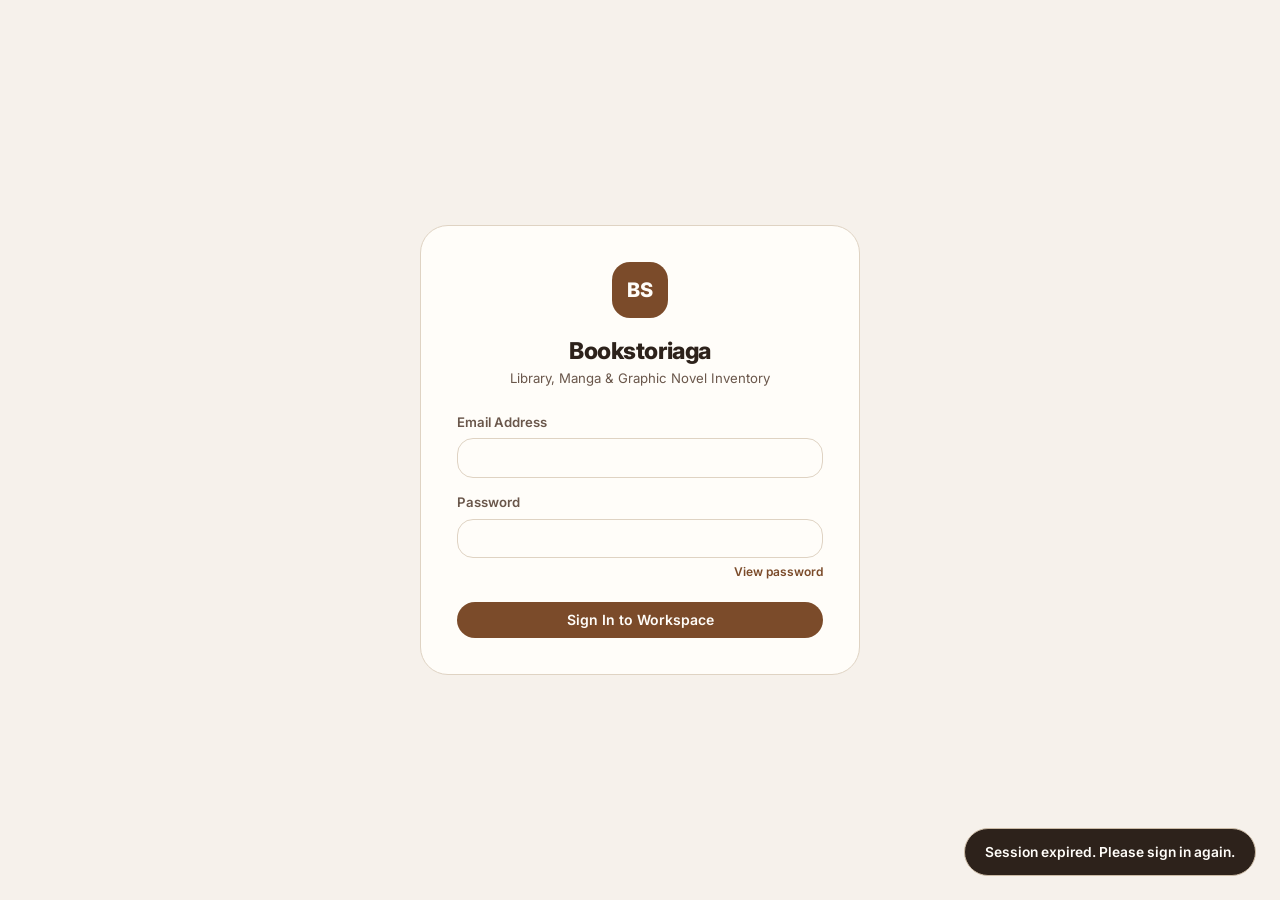
==== workspace.html @ ef83600b "Add files via upload +Added 401 unauthorized failsafe +Added new dashboard graphs (sale & profits, " ====
<!DOCTYPE html>
<html lang="en">
<head>
  <meta charset="UTF-8" />
  <meta name="viewport" content="width=device-width, initial-scale=1.0" />
  <title>Bookstoriaga — Inventory & POS System</title>
  <link rel="preconnect" href="https://fonts.googleapis.com" />
  <link rel="preconnect" href="https://fonts.gstatic.com" crossorigin />
  <link href="https://fonts.googleapis.com/css2?family=Inter:wght@400;500;600;700;800&display=swap" rel="stylesheet" />
  <link rel="stylesheet" href="styles.css" />
</head>
<body>

  <!-- ========================================================================
       LOGGED-IN WORKSPACE SHELL (Protected by PHP Session + 401 Failsafe)
       ======================================================================== -->
  <div id="appShell" class="hidden">
    <!-- Darkening backdrop when notification dropdown is open -->
    <div id="notifBackdrop" class="notif-backdrop hidden"></div>

    <!-- Top Header -->
    <header class="app-header">
      <button
        type="button"
        class="btn btn-secondary btn-icon mobile-nav-toggle"
        id="mobileNavToggle"
        aria-label="Open navigation"
        aria-controls="leftSidebar"
        aria-expanded="false"
        onclick="document.getElementById('appShell').classList.toggle('mobile-nav-open'); this.setAttribute('aria-expanded', document.getElementById('appShell').classList.contains('mobile-nav-open'));"
      >☰</button>
      <div class="header-brand">
        <div class="header-brand-icon">BS</div>
        <div>
          <div class="font-bold" style="font-size: 1.02rem; line-height: 1.2;">Bookstoriaga</div>
          <div class="text-xs text-muted" id="headerUserGreeting">Welcome back</div>
        </div>
      </div>

      <!-- Right Controls: Role Pill + Notification Bell -->
      <div class="flex items-center gap-2">
        <span class="pill pill-accent" id="headerRoleBadge">Owner</span>

        <!-- Notification Bell Icon -->
        <div class="notif-wrapper">
          <button id="notifBellBtn" class="btn btn-secondary btn-icon" title="Low Stock Notifications" aria-label="Low Stock Notifications">
            <img class="header-action-icon" src="assets/icons/Notifications.png" alt="" />
            <span id="notifBadge" class="notif-badge hidden">0</span>
          </button>

          <div id="notifDropdown" class="notif-dropdown hidden">
            <div class="flex justify-between items-center" style="padding: 0.85rem 1.1rem; border-bottom: 1px solid var(--border-color); background: var(--bg-surface-alt);">
              <span class="font-bold text-sm">Low-Stock Alerts</span>
              <span class="pill pill-warning text-xs" id="notifCountLabel">0 alerts</span>
            </div>
            <div id="notifList" class="notif-list-scroll"></div>
          </div>
        </div>
      </div>
    </header>

    <!-- Body Layout with Collapsible Left Sidebar -->
    <div class="app-body-layout">
      <aside
        class="left-sidebar"
        id="leftSidebar"
        onclick="document.getElementById('appShell').classList.remove('mobile-nav-open'); document.getElementById('mobileNavToggle').setAttribute('aria-expanded', 'false');"
      >
        <nav class="flex flex-col gap-1" id="mainNavTabs">
          <button type="button" class="nav-tab" id="sidebarToggleBtn" title="Collapse Navigation">
            <span class="nav-short-badge"><img class="sidebar-icon" id="sidebarToggleIcon" src="assets/icons/Collapse.png" alt="" /></span>
            <span class="nav-label">Collapse Menu</span>
          </button>
          <button class="nav-tab active" data-tab="dashboard" title="Dashboard">
            <span class="nav-short-badge"><img class="sidebar-icon" src="assets/icons/Dashboard.png" alt="" /></span>
            <span class="nav-label">Dashboard</span>
          </button>
          <button class="nav-tab" data-tab="inventory" title="Inventory Management">
            <span class="nav-short-badge"><img class="sidebar-icon" src="assets/icons/Inventory%20Management.png" alt="" /></span>
            <span class="nav-label">Inventory Management</span>
          </button>
          <button class="nav-tab" data-tab="suppliers" title="Supplier Management">
            <span class="nav-short-badge"><img class="sidebar-icon" src="assets/icons/Supplier%20Management.png" alt="" /></span>
            <span class="nav-label">Supplier Management</span>
          </button>
          <button class="nav-tab owner-only" data-tab="users" title="User Management">
            <span class="nav-short-badge"><img class="sidebar-icon" src="assets/icons/User%20Management.png" alt="" /></span>
            <span class="nav-label">User Management</span>
          </button>
          <button class="nav-tab owner-only" data-tab="logs" title="Audit Logs">
            <span class="nav-short-badge"><img class="sidebar-icon" src="assets/icons/Audit%20Log.png" alt="" /></span>
            <span class="nav-label">Audit Logs</span>
          </button>
          <button class="nav-tab" data-tab="settings" title="Settings">
            <span class="nav-short-badge"><img class="sidebar-icon" src="assets/icons/Settings.png" alt="" /></span>
            <span class="nav-label">Settings</span>
          </button>
        </nav>

        <!-- Bottom Sidebar Controls: Book Mode, Dark Mode, Log Out -->
        <div class="sidebar-footer">
          <button type="button" class="nav-tab" id="sidebarBookModeBtn" title="Toggle Book Cover Mode">
            <span class="nav-short-badge"><img class="sidebar-icon" src="assets/icons/Book%20Mode.png" alt="" /></span>
            <span class="nav-label">Book Mode</span>
            <span class="toggle-switch" id="sidebarBookModeSwitch"></span>
          </button>
          <button type="button" class="nav-tab" id="sidebarThemeToggleBtn" title="Toggle Dark Mode">
            <span class="nav-short-badge"><img class="sidebar-icon" id="sidebarThemeIcon" src="assets/icons/Light%20Mode.png" alt="" /></span>
            <span class="nav-label">Dark Mode</span>
            <span class="toggle-switch" id="sidebarThemeSwitch"></span>
          </button>
          <button type="button" class="nav-tab" id="sidebarLogoutBtn" title="Log Out" style="color: var(--status-danger);">
            <span class="nav-short-badge" style="background: var(--status-danger-bg); color: var(--status-danger);"><img class="sidebar-icon" src="assets/icons/Log%20Out.png" alt="" /></span>
            <span class="nav-label">Log Out</span>
          </button>
        </div>
      </aside>
      <button
        type="button"
        class="mobile-nav-backdrop"
        id="mobileNavBackdrop"
        aria-label="Close navigation"
        onclick="document.getElementById('appShell').classList.remove('mobile-nav-open'); document.getElementById('mobileNavToggle').setAttribute('aria-expanded', 'false');"
      ></button>

      <!-- Main Workspace -->
      <main class="main-content">

        <!-- ====================================================================
             MODULE 3: DASHBOARD
             ==================================================================== -->
        <section id="tab-dashboard" class="tab-section">
          <div class="flex justify-between items-center" style="margin-bottom: 1.25rem; flex-wrap: wrap; gap: 0.75rem;">
            <div>
              <h2 style="font-size: 1.35rem; font-weight: 800;">Shop Overview</h2>
              <p class="text-sm text-secondary">Real-time manga, graphic novel, and bookshop performance</p>
            </div>
            <button class="btn btn-primary btn-sm" onclick="switchTab('inventory')">+ New Sale / Restock</button>
          </div>

          <!-- KPI Cards -->
          <div class="kpi-grid">
            <div class="card kpi-card owner-only">
              <span class="text-xs font-bold text-muted" style="text-transform: uppercase;">Gross Revenue</span>
              <span class="kpi-value" id="kpiSales">₱0.00</span>
              <span class="text-xs text-secondary">Total completed customer sales</span>
            </div>
            <div class="card kpi-card owner-only">
              <span class="text-xs font-bold text-muted" style="text-transform: uppercase;">Net Profit</span>
              <span class="kpi-value" style="color: var(--status-success);" id="kpiProfit">₱0.00</span>
              <span class="text-xs text-secondary">Revenue minus supplier cost</span>
            </div>
            <div class="card kpi-card">
              <span class="text-xs font-bold text-muted" style="text-transform: uppercase;">Total Units in Stock</span>
              <span class="kpi-value" id="kpiTotalUnits">0</span>
              <span class="text-xs text-secondary" id="kpiCatalogCount">Across 0 book titles</span>
            </div>
            <div class="card kpi-card">
              <span class="text-xs font-bold text-muted" style="text-transform: uppercase;">Low Stock Watchlist</span>
              <span class="kpi-value" style="color: var(--status-warning);" id="kpiLowStockCount">0</span>
              <span class="text-xs text-secondary">Items at or below reorder threshold</span>
            </div>
          </div>

          <!-- Row 1: Low Stock Levels & Top 5 Suppliers Side by Side -->
          <div class="dashboard-pair-grid" style="margin-bottom: 1.35rem;">
            <!-- Low Stock Levels Visuals (Capped at 5 lowest) -->
            <div class="card">
              <div class="flex justify-between items-center" style="margin-bottom: 0.5rem; gap: 0.5rem;">
                <div>
                  <h3 class="font-bold" style="font-size: 1.05rem;">Low Stock Levels</h3>
                  <p class="text-xs text-secondary">Lowest 5 titles by remaining stock</p>
                </div>
                <span class="pill pill-warning">Lowest 5</span>
              </div>
              <div id="lowStockBarChart" class="css-bar-chart"></div>
            </div>

            <!-- Top 5 Suppliers (From Audit Log Restocked Books) -->
            <div class="card">
              <div class="flex justify-between items-center" style="margin-bottom: 1rem; gap: 0.5rem;">
                <div>
                  <h3 class="font-bold" style="font-size: 1.05rem;">Top 5 Suppliers</h3>
                  <p class="text-xs text-secondary">Ranked by books restocked in audit logs</p>
                </div>
                <span class="pill pill-info">Top 5</span>
              </div>
              <div id="topSuppliersList" class="flex flex-col gap-2"></div>
            </div>
          </div>

          <!-- Row 2: Sales & Profit Performance & Bestsellers Side by Side -->
          <div class="dashboard-sales-grid">
            <!-- Sales & Profit Line Chart -->
            <div class="card">
              <div class="flex justify-between items-center" style="margin-bottom: 0.85rem; flex-wrap: wrap; gap: 0.75rem;">
                <div>
                  <h3 class="font-bold" style="font-size: 1.05rem;">Sales & Profit Performance</h3>
                  <p class="text-xs text-secondary" id="salesChartSubtitle">Daily gross revenue and net profit trend</p>
                </div>
                <div class="flex items-center gap-2" style="flex-wrap: wrap;">
                  <div class="chart-legend">
                    <span class="legend-item">
                      <span class="legend-dot" style="background: var(--accent-primary);"></span>
                      <span>Gross Revenue</span>
                    </span>
                    <span class="legend-item owner-only">
                      <span class="legend-dot" style="background: var(--status-success);"></span>
                      <span>Net Profit</span>
                    </span>
                  </div>
                  <div class="period-tabs" id="salesChartPeriodTabs">
                    <button type="button" class="sub-tab active" data-days="7">7D</button>
                    <button type="button" class="sub-tab" data-days="14">14D</button>
                    <button type="button" class="sub-tab" data-days="30">30D</button>
                  </div>
                </div>
              </div>
              <div id="salesProfitChartReadout" class="chart-readout text-xs text-secondary"></div>
              <div id="salesProfitChart" class="line-chart-container"></div>
            </div>

            <!-- Bestsellers Filtered by Day / Week / Month / Year -->
            <div class="card">
              <div class="flex justify-between items-center" style="margin-bottom: 1rem; flex-wrap: wrap; gap: 0.5rem;">
                <div>
                  <h3 class="font-bold" style="font-size: 1.05rem;">Bestsellers</h3>
                  <p class="text-xs text-secondary">Top-moving books & manga volumes</p>
                </div>
                <div class="period-tabs" id="bestsellerPeriodTabs">
                  <button class="sub-tab active" data-period="day">Day</button>
                  <button class="sub-tab" data-period="week">Week</button>
                  <button class="sub-tab" data-period="month">Month</button>
                  <button class="sub-tab" data-period="year">Year</button>
                </div>
              </div>
              <div id="bestsellersList" class="flex flex-col gap-2"></div>
            </div>
          </div>
        </section>

        <!-- ====================================================================
             MODULE 4: INVENTORY MANAGEMENT & RECEIPT POS CART
             ==================================================================== -->
        <section id="tab-inventory" class="tab-section hidden">
          <div class="flex justify-between items-center" style="margin-bottom: 1rem; flex-wrap: wrap; gap: 0.75rem;">
            <div>
              <h2 style="font-size: 1.35rem; font-weight: 800;">Inventory Management</h2>
              <p class="text-sm text-secondary">Manage manga volumes, books, tags, suppliers, and process sales or restocks</p>
            </div>
            <div class="flex gap-2">
              <button class="btn btn-primary btn-sm" id="openAddItemModalBtn">+ Add New Book</button>
            </div>
          </div>

          <!-- Flush Sub-tabs: Books vs Tags -->
          <div class="flush-sub-tabs">
            <button class="sub-tab active" data-inv-sub="catalog">Books</button>
            <button class="sub-tab" data-inv-sub="tags">Tags</button>
          </div>

          <!-- SUB-TAB A: BOOKS + SIDE RECEIPT CART -->
          <div id="invSubCatalog" class="inventory-layout receipt-hidden">
            <button type="button" class="mobile-receipt-toggle hidden" id="mobileReceiptToggle" aria-controls="receiptCart" aria-expanded="false">
              <span><span id="mobileReceiptItemCount">View Receipt</span></span>
              <strong id="mobileReceiptTotalAmount">₱0.00</strong>
            </button>
            <button type="button" class="mobile-receipt-backdrop hidden" id="mobileReceiptBackdrop" aria-label="Close receipt"></button>
            <div>
              <!-- Flush Search, Sort & Tag Filter Controls -->
              <div class="flush-filter-section">
                <div class="flex gap-2" style="flex-wrap: wrap;">
                  <input type="text" id="invSearchInput" class="form-control form-control-pill" style="flex: 1; min-width: 220px;" placeholder="Search book title, author, SKU, or tag..." />
                  <select id="invSortSelect" class="form-control form-control-pill" style="width: auto; min-width: 185px;">
                    <option value="title-asc">Sort: Title (A to Z)</option>
                    <option value="title-desc">Sort: Title (Z to A)</option>
                    <option value="stock-asc">Sort: Stock (Low to High)</option>
                    <option value="stock-desc">Sort: Stock (High to Low)</option>
                    <option value="price-asc">Sort: Price (Low to High)</option>
                    <option value="price-desc">Sort: Price (High to Low)</option>
                  </select>
                </div>
                <div id="invTagFilterBar" class="tag-filter-bar"></div>
              </div>

              <!-- Standard Table View (Desktop) -->
              <div id="inventoryTableContainer" class="table-container">
                <table>
                  <thead>
                    <tr>
                      <th>Book / Author</th>
                      <th>Tags</th>
                      <th>Supplier</th>
                      <th>Price</th>
                      <th>Stock</th>
                      <th style="text-align: right;">Actions</th>
                    </tr>
                  </thead>
                  <tbody id="inventoryTableBody"></tbody>
                </table>
              </div>

              <!-- Mobile Inventory Cards -->
              <div id="inventoryMobileCards" class="mobile-cards-list"></div>

              <!-- Book Mode Cover Grid View -->
              <div id="inventoryBookModeGrid" class="book-cover-grid hidden"></div>

              <!-- Pagination & Page Size Bar -->
              <div id="inventoryPaginationBar" class="pagination-bar">
                <div class="flex items-center gap-2">
                  <label for="invPageSizeSelect" class="text-xs font-semibold text-secondary">Show:</label>
                  <select id="invPageSizeSelect" class="inline-select" style="padding: 0.28rem 0.65rem;">
                    <option value="4">4 per page</option>
                    <option value="6" selected>6 per page</option>
                    <option value="8">8 per page</option>
                    <option value="12">12 per page</option>
                    <option value="20">20 per page</option>
                  </select>
                </div>
                <div class="flex items-center gap-2">
                  <button type="button" id="invPrevPageBtn" class="btn btn-secondary btn-sm" title="Previous Page" style="padding: 0.32rem 0.75rem;">‹</button>
                  <span id="invPageIndicator" class="text-xs font-semibold text-secondary">Page 1 of 1</span>
                  <button type="button" id="invNextPageBtn" class="btn btn-secondary btn-sm" title="Next Page" style="padding: 0.32rem 0.75rem;">›</button>
                </div>
              </div>
            </div>

            <!-- Receipt-Style Side Cart -->
            <aside class="receipt-cart hidden" id="receiptCart">
              <div class="flex justify-between items-center" style="margin-bottom: 0.75rem;">
                <h3 class="font-bold" style="font-size: 1.05rem;">Counter Receipt</h3>
                <div class="flex items-center gap-2">
                  <button class="text-xs font-semibold text-muted" id="clearCartBtn">Clear All</button>
                  <button type="button" class="btn btn-secondary btn-icon mobile-receipt-close" id="closeMobileReceiptBtn" aria-label="Close receipt">×</button>
                </div>
              </div>

              <!-- Sell vs Restock Mode Switch -->
              <div class="receipt-mode-switch">
                <button type="button" id="modeSellBtn" class="receipt-mode-btn active-sell">Sell (POS)</button>
                <button type="button" id="modeRestockBtn" class="receipt-mode-btn">Restock</button>
              </div>

              <div class="text-xs text-secondary" id="cartModeHint" style="margin-bottom: 0.65rem;">
                Selling deducts stock at retail price (₱).
              </div>

              <hr class="receipt-divider" />

              <!-- Cart Line Items -->
              <div id="cartItemsList" class="cart-items-list"></div>

              <hr class="receipt-divider" />

              <!-- Totals -->
              <div class="flex flex-col gap-1" style="margin-bottom: 1rem;">
                <div class="flex justify-between text-sm text-secondary">
                  <span>Total Items</span>
                  <span id="cartTotalQty" class="font-semibold">0</span>
                </div>
                <div class="flex justify-between font-bold" style="font-size: 1.15rem; margin-top: 0.25rem;">
                  <span>Total Amount</span>
                  <span id="cartTotalAmount" style="color: var(--accent-primary);">₱0.00</span>
                </div>
              </div>

              <button id="cartContinueBtn" class="btn btn-primary w-full" disabled>Continue to Review</button>
            </aside>
          </div>

          <!-- SUB-TAB B: TAGS -->
          <div id="invSubTags" class="hidden">
            <div class="card" style="max-width: 680px;">
              <h3 class="font-bold" style="font-size: 1.08rem; margin-bottom: 0.35rem;">Manage Book Genre & Category Tags</h3>
              <p class="text-xs text-secondary" style="margin-bottom: 1rem;">Create, rename, or remove tags used across books and suppliers.</p>

              <form id="addTagForm" class="flex gap-2" style="margin-bottom: 1.25rem;">
                <input type="text" id="newTagInput" class="form-control form-control-pill" placeholder="e.g., Shonen, Seinen, Light Novel, Artbook..." required />
                <button type="submit" class="btn btn-primary">+ Create Tag</button>
              </form>

              <div id="tagsManagementList" class="flex flex-col gap-2"></div>
            </div>
          </div>
        </section>

        <!-- ====================================================================
             MODULE 5: SUPPLIER MANAGEMENT
             ==================================================================== -->
        <section id="tab-suppliers" class="tab-section hidden">
          <div class="flex justify-between items-center" style="margin-bottom: 1rem; flex-wrap: wrap; gap: 0.75rem;">
            <div>
              <h2 style="font-size: 1.35rem; font-weight: 800;">Supplier Management</h2>
              <p class="text-sm text-secondary">Book distributors, manga publishers, and graphic novel wholesalers</p>
            </div>
            <button class="btn btn-primary btn-sm" id="openAddSupplierModalBtn">+ Add Supplier</button>
          </div>

          <div class="flush-filter-section">
            <div class="flex gap-2" style="flex-wrap: wrap;">
              <input type="text" id="supSearchInput" class="form-control form-control-pill" style="flex: 1; min-width: 220px;" placeholder="Search supplier name, contact, or email..." />
              <select id="supSortSelect" class="form-control form-control-pill" style="width: auto; min-width: 185px;">
                <option value="name-asc">Sort: Name (A to Z)</option>
                <option value="name-desc">Sort: Name (Z to A)</option>
                <option value="lead-asc">Sort: Lead Time (Shortest)</option>
              </select>
            </div>
            <div id="supTagFilterBar" class="tag-filter-bar"></div>
          </div>

          <div id="suppliersGrid" class="cards-grid"></div>
        </section>

        <!-- ====================================================================
             MODULE 6: USER MANAGEMENT (OWNER ONLY)
             ==================================================================== -->
        <section id="tab-users" class="tab-section owner-only hidden">
          <div class="flex justify-between items-center" style="margin-bottom: 1.25rem; flex-wrap: wrap; gap: 0.75rem;">
            <div>
              <h2 style="font-size: 1.35rem; font-weight: 800;">User Management</h2>
              <p class="text-sm text-secondary">Control role permissions, active statuses, and reset credentials</p>
            </div>
            <button class="btn btn-primary btn-sm" id="openAddUserModalBtn">+ Create User</button>
          </div>

          <div id="usersGrid" class="cards-grid"></div>
        </section>

        <!-- ====================================================================
             MODULE 7: AUDIT LOGS (OWNER ONLY)
             ==================================================================== -->
        <section id="tab-logs" class="tab-section owner-only hidden">
          <div class="flex justify-between items-center" style="margin-bottom: 1.25rem; flex-wrap: wrap; gap: 0.75rem;">
            <div>
              <h2 style="font-size: 1.35rem; font-weight: 800;">System Audit Logs</h2>
              <p class="text-sm text-secondary">Immutable chronological record of all sales, restocks, edits, and account changes</p>
            </div>
            <input type="text" id="logSearchInput" class="form-control form-control-pill" style="max-width: 280px;" placeholder="Filter logs..." />
          </div>

          <div class="table-container">
            <table>
              <thead>
                <tr>
                  <th>Timestamp</th>
                  <th>User</th>
                  <th>Action</th>
                  <th>Target</th>
                  <th>Details</th>
                </tr>
              </thead>
              <tbody id="auditLogsTableBody"></tbody>
            </table>
          </div>

          <!-- Mobile Audit Log Cards -->
          <div id="auditLogsMobileCards" class="mobile-cards-list"></div>
        </section>

        <!-- ====================================================================
             MODULE 8: SETTINGS
             ==================================================================== -->
        <section id="tab-settings" class="tab-section hidden">
          <h2 style="font-size: 1.35rem; font-weight: 800; margin-bottom: 1.25rem;">Workspace Settings</h2>

          <div class="cards-grid" style="max-width: 820px;">
            <!-- Profile Customization Card -->
            <div class="card">
              <div class="flex justify-between items-center" style="margin-bottom: 0.35rem; gap: 0.5rem;">
                <h3 class="font-bold" style="font-size: 1.05rem;">Profile Customization</h3>
                <span id="profileUnsavedBadge" class="pill pill-warning hidden">Unsaved changes</span>
              </div>
              <p class="text-sm text-secondary" id="profileHelpText" style="margin-bottom: 1rem;">Update your display name shown across the workspace and audit logs.</p>
              <form id="profileSettingsForm">
                <div class="input-group">
                  <label for="profileNameInput">Display Name</label>
                  <input type="text" id="profileNameInput" class="form-control" required />
                </div>
                <div class="input-group">
                  <label for="profileEmailDisplay">Account Email</label>
                  <input type="email" id="profileEmailDisplay" class="form-control" readonly />
                </div>
                <button type="submit" id="saveProfileBtn" class="btn btn-primary w-full">Save Profile</button>
              </form>
            </div>

            <!-- Change Password Card -->
            <div class="card">
              <h3 class="font-bold" style="font-size: 1.05rem; margin-bottom: 0.35rem;">Change Password</h3>
              <p class="text-sm text-secondary" style="margin-bottom: 1rem;">Update your current account password.</p>
              <form id="changePasswordForm">
                <div class="input-group">
                  <label for="curPassInput">Current Password</label>
                  <div class="password-field-wrap">
                    <input type="password" id="curPassInput" class="form-control" required />
                    <button type="button" class="password-toggle-btn" data-toggle-pass="curPassInput" aria-pressed="false">Show</button>
                  </div>
                </div>
                <div class="input-group">
                  <label for="newPassInput">New Password</label>
                  <div class="password-field-wrap">
                    <input type="password" id="newPassInput" class="form-control" minlength="6" required />
                    <button type="button" class="password-toggle-btn" data-toggle-pass="newPassInput" aria-pressed="false">Show</button>
                  </div>
                </div>
                <button type="submit" class="btn btn-primary w-full">Update Password</button>
              </form>
            </div>
          </div>
        </section>
      </main>
    </div>
  </div>

  <!-- ========================================================================
       MODALS (Transaction Confirmation, Book Form, Supplier Form, User Form)
       ======================================================================== -->
  <div id="modalBackdrop" class="modal-backdrop hidden">
    <div class="modal-card" id="modalContent" style="max-width: 540px;"></div>
  </div>

  <!-- Toast Container -->
  <div id="toastContainer" class="toast-container"></div>

  <!-- ========================================================================
       JAVASCRIPT: APPLICATION CONTROLLER
       ======================================================================== -->
  <script src="app.js"></script>
</body>
</html>
---- styles.css ----
/* ==========================================================================
CSS VARIABLES & MOCHA THEMING (Oat Latte Light & Dark Roast Espresso)
========================================================================== */
:root {
/* Oat Latte Light Mode (Default) */
--bg-app: #F6F1EB;
--bg-surface: #FFFDF9;
--bg-surface-alt: #EFE6DC;
--bg-input: #FAF6F0;
--bg-hover: #EAE0D5;
--border-color: #DFD3C3;
--border-strong: #CBBBA6;
--text-primary: #2D221B;
--text-secondary: #6A574B;
--text-muted: #988578;
--text-inverse: #FFFDF9;
--accent-primary: #7B4B2A;     /* Roasted Mocha */
--accent-primary-hover: #5E371D;
--accent-soft: #EBDCCF;
--accent-secondary: #A67B5B;   /* Caramel Latte */
--status-success: #2E6F40;
--status-success-bg: #E2F1E6;
--status-warning: #B45309;
--status-warning-bg: #FEF3C7;
--status-danger: #B91C1C;
--status-danger-bg: #FEE2E2;
--status-info: #1D4ED8;
--status-info-bg: #DBEAFE;
--radius-sm: 10px;
--radius-md: 16px;
--radius-lg: 24px;
--radius-pill: 9999px;
--transition: all 0.2s ease;
}
[data-theme="dark"] {
/* Dark Roast Espresso Mode */
--bg-app: #18120E;
--bg-surface: #231B16;
--bg-surface-alt: #2E241D;
--bg-input: #1E1712;
--bg-hover: #382C24;
--border-color: #3E3128;
--border-strong: #574539;
--text-primary: #F5ECE4;
--text-secondary: #C5B4A6;
--text-muted: #8E7B6D;
--text-inverse: #18120E;
--accent-primary: #D49B6A;     /* Crema Gold */
--accent-primary-hover: #E3B083;
--accent-soft: #3A2B20;
--accent-secondary: #B07D54;
--status-success: #4ADE80;
--status-success-bg: rgba(74, 222, 128, 0.15);
--status-warning: #FBBF24;
--status-warning-bg: rgba(251, 191, 36, 0.15);
--status-danger: #F87171;
--status-danger-bg: rgba(248, 113, 113, 0.15);
--status-info: #60A5FA;
--status-info-bg: rgba(96, 165, 250, 0.15);
}
/* ==========================================================================
2. RESET & BASE STYLES
========================================================================== */
* {
box-sizing: border-box;
margin: 0;
padding: 0;
}
body {
font-family: 'Inter', -apple-system, BlinkMacSystemFont, sans-serif;
background-color: var(--bg-app);
color: var(--text-primary);
line-height: 1.5;
transition: background-color 0.25s ease, color 0.25s ease;
min-height: 100vh;
overflow-x: hidden;
}
button, input, select, textarea {
font-family: inherit;
font-size: 0.925rem;
color: var(--text-primary);
}
button {
cursor: pointer;
border: none;
background: none;
transition: var(--transition);
}
/* Custom Scrollbar */
::-webkit-scrollbar {
width: 8px;
height: 8px;
}
::-webkit-scrollbar-track {
background: var(--bg-app);
}
::-webkit-scrollbar-thumb {
background: var(--border-strong);
border-radius: var(--radius-pill);
}
::-webkit-scrollbar-thumb:hover {
background: var(--accent-secondary);
}
/* ==========================================================================
3. UTILITY & COMPONENT CLASSES (FLAT STUDENT PROTOTYPE STYLE)
========================================================================== */
.hidden { display: none !important; }
.flex { display: flex; }
.flex-col { flex-direction: column; }
.items-center { align-items: center; }
.justify-between { justify-content: space-between; }
.justify-center { justify-content: center; }
.gap-1 { gap: 0.35rem; }
.gap-2 { gap: 0.65rem; }
.gap-3 { gap: 1rem; }
.gap-4 { gap: 1.5rem; }
.w-full { width: 100%; }
.text-sm { font-size: 0.825rem; }
.text-xs { font-size: 0.75rem; }
.font-medium { font-weight: 500; }
.font-semibold { font-weight: 600; }
.font-bold { font-weight: 700; }
.text-muted { color: var(--text-muted); }
.text-secondary { color: var(--text-secondary); }
/* Cards (Flat solid borders, no shadows) */
.card {
background-color: var(--bg-surface);
border: 1px solid var(--border-color);
border-radius: var(--radius-lg);
padding: 1.35rem;
transition: var(--transition);
}
/* Buttons (Pill Geometry, flat solid colors) */
.btn {
display: inline-flex;
align-items: center;
justify-content: center;
gap: 0.45rem;
padding: 0.58rem 1.2rem;
border-radius: var(--radius-pill);
font-weight: 600;
font-size: 0.875rem;
white-space: nowrap;
user-select: none;
}
.btn:active { transform: scale(0.98); }
.btn-primary {
background-color: var(--accent-primary);
color: var(--text-inverse);
}
.btn-primary:hover { background-color: var(--accent-primary-hover); }
.btn-secondary {
background-color: var(--bg-surface-alt);
color: var(--text-primary);
border: 1px solid var(--border-color);
}
.btn-secondary:hover { background-color: var(--bg-hover); }
.btn-outline {
border: 1.5px solid var(--accent-primary);
color: var(--accent-primary);
background: transparent;
}
.btn-outline:hover { background-color: var(--accent-soft); }
.btn-danger {
background-color: var(--status-danger-bg);
color: var(--status-danger);
}
.btn-danger:hover { filter: brightness(0.95); }
.btn-sm {
padding: 0.38rem 0.85rem;
font-size: 0.8rem;
}
.btn-icon {
width: 38px;
height: 38px;
padding: 0;
border-radius: var(--radius-pill);
display: inline-flex;
align-items: center;
justify-content: center;
font-weight: 700;
}
/* Inputs & Selects */
.input-group {
display: flex;
flex-direction: column;
gap: 0.35rem;
margin-bottom: 0.95rem;
}
.input-group label {
font-size: 0.825rem;
font-weight: 600;
color: var(--text-secondary);
}
.form-control {
width: 100%;
padding: 0.62rem 1rem;
background-color: var(--bg-surface);
border: 1.5px solid var(--border-color);
border-radius: var(--radius-md);
color: var(--text-primary);
outline: none;
transition: var(--transition);
}
.form-control:focus {
border-color: var(--accent-primary);
}
#loginPassword:focus::placeholder {
color: transparent;
opacity: 0;
}
.form-control-pill {
border-radius: var(--radius-pill);
padding-left: 1.15rem;
padding-right: 1.15rem;
}
/* Password Visibility Toggle */
.password-field-wrap {
position: relative;
display: flex;
align-items: center;
}
.password-field-wrap .form-control {
padding-right: 4.25rem;
}
.password-toggle-btn {
position: absolute;
right: 0.65rem;
font-size: 0.75rem;
font-weight: 700;
color: var(--accent-primary);
padding: 0.25rem 0.45rem;
border-radius: var(--radius-sm);
}
.password-toggle-btn:hover {
background-color: var(--accent-soft);
}
/* Pills & Badges */
.pill {
display: inline-flex;
align-items: center;
gap: 0.3rem;
padding: 0.25rem 0.75rem;
border-radius: var(--radius-pill);
font-size: 0.76rem;
font-weight: 600;
background-color: var(--bg-surface-alt);
color: var(--text-secondary);
border: 1px solid var(--border-color);
}
.pill-accent {
background-color: var(--accent-soft);
color: var(--accent-primary);
border-color: transparent;
}
.pill-success { background-color: var(--status-success-bg); color: var(--status-success); border-color: transparent; }
.pill-warning { background-color: var(--status-warning-bg); color: var(--status-warning); border-color: transparent; }
.pill-danger { background-color: var(--status-danger-bg); color: var(--status-danger); border-color: transparent; }
.pill-info { background-color: var(--status-info-bg); color: var(--status-info); border-color: transparent; }
/* ==========================================================================
4. AUTHENTICATION VIEWS (Login, Forgot Password, Reset Password)
========================================================================== */
.auth-wrapper {
min-height: 100vh;
display: flex;
align-items: center;
justify-content: center;
padding: 1.5rem;
background-color: var(--bg-app);
}
.auth-card {
width: 100%;
max-width: 440px;
padding: 2.25rem;
border-radius: 28px;
}
.brand-logo-box {
width: 56px;
height: 56px;
border-radius: 18px;
background-color: var(--accent-primary);
color: var(--text-inverse);
display: flex;
align-items: center;
justify-content: center;
font-size: 1.25rem;
font-weight: 800;
margin: 0 auto 1rem;
}
.demo-login-box {
margin-top: 1.35rem;
padding-top: 1.25rem;
border-top: 1px dashed var(--border-strong);
}
/* ==========================================================================
5. APP SHELL, HEADER & COLLAPSIBLE LEFT SIDEBAR
========================================================================== */
.app-header {
position: sticky;
top: 0;
z-index: 40;
background-color: var(--bg-surface);
border-bottom: 1px solid var(--border-color);
padding: 0.75rem 1.5rem;
display: flex;
align-items: center;
justify-content: space-between;
gap: 1rem;
}
.header-brand {
display: flex;
align-items: center;
gap: 0.75rem;
}
#headerUserGreeting {
display: none;
}
.header-brand-icon {
width: 38px;
height: 38px;
border-radius: 12px;
background-color: var(--accent-primary);
color: var(--text-inverse);
display: flex;
align-items: center;
justify-content: center;
font-size: 0.95rem;
font-weight: 800;
}
.app-body-layout {
display: flex;
min-height: calc(100vh - 63px);
}
/* Left Collapsible Sidebar */
.left-sidebar {
position: sticky;
top: 63px;
height: calc(100vh - 63px);
overflow-y: auto;
width: 245px;
background-color: var(--bg-surface);
border-right: 1px solid var(--border-color);
padding: 1rem 0.75rem;
display: flex;
flex-direction: column;
justify-content: space-between;
gap: 0.75rem;
flex-shrink: 0;
transition: width 0.2s ease, padding 0.2s ease;
}
.left-sidebar.collapsed {
width: 68px;
padding: 1rem 0.5rem;
}
.nav-tab {
display: flex;
align-items: center;
gap: 0.7rem;
width: 100%;
padding: 0.6rem 0.75rem;
border-radius: var(--radius-pill);
font-weight: 600;
font-size: 0.85rem;
color: var(--text-secondary);
text-align: left;
white-space: nowrap;
overflow: hidden;
}
.nav-tab:hover {
background-color: var(--bg-surface-alt);
color: var(--text-primary);
}
.nav-tab.active {
background-color: var(--accent-primary);
color: var(--text-inverse);
}
.nav-short-badge {
width: 28px;
height: 28px;
border-radius: 9px;
background-color: var(--bg-surface-alt);
color: var(--text-primary);
font-size: 0.74rem;
font-weight: 800;
display: inline-flex;
align-items: center;
justify-content: center;
flex-shrink: 0;
}
.left-sidebar.collapsed .nav-tab {
justify-content: center;
padding: 0.6rem 0;
}
.sidebar-footer {
border-top: 1px solid var(--border-color);
padding-top: 0.75rem;
display: flex;
flex-direction: column;
gap: 0.35rem;
}
/* Flush Sub-tabs (Bold + Highlighted Underline when selected) */
.flush-sub-tabs {
display: flex;
align-items: center;
gap: 1.25rem;
margin-bottom: 1.15rem;
border-bottom: 1px solid var(--border-color);
}
.flush-sub-tabs .sub-tab {
padding: 0.55rem 0.25rem;
border-radius: 0;
font-weight: 600;
font-size: 0.9rem;
color: var(--text-secondary);
border-bottom: 3px solid transparent;
margin-bottom: -1px;
background: transparent;
}
.flush-sub-tabs .sub-tab:hover {
background: transparent;
color: var(--text-primary);
}
.flush-sub-tabs .sub-tab.active {
background: transparent;
color: var(--accent-primary);
font-weight: 800;
border-bottom-color: var(--accent-primary);
}
/* Compact period tabs inside Dashboard card */
.period-tabs {
display: inline-flex;
gap: 0.25rem;
}
.period-tabs .sub-tab {
padding: 0.32rem 0.75rem;
border-radius: var(--radius-pill);
font-weight: 600;
font-size: 0.78rem;
color: var(--text-secondary);
}
.period-tabs .sub-tab:hover {
background-color: var(--bg-surface-alt);
color: var(--text-primary);
}
.period-tabs .sub-tab.active {
background-color: var(--accent-primary);
color: var(--text-inverse);
}
/* Book Mode Cover Grid (Inspired by manga reader cover grid) */
.book-cover-grid {
display: grid;
grid-template-columns: repeat(auto-fill, minmax(175px, 1fr));
gap: 1rem;
}
.book-cover-item {
display: flex;
flex-direction: column;
gap: 0.45rem;
}
.book-cover-card {
position: relative;
aspect-ratio: 2 / 3;
border-radius: var(--radius-md);
overflow: hidden;
border: 1px solid var(--border-color);
background-color: var(--bg-surface-alt);
cursor: pointer;
transition: var(--transition);
}
.book-cover-card:hover {
border-color: var(--accent-primary);
transform: translateY(-2px);
}
.book-cover-card img {
width: 100%;
height: 100%;
object-fit: cover;
display: block;
}
.book-cover-actions {
display: grid;
grid-template-columns: 1fr 1fr;
gap: 0.4rem;
}
.book-cover-actions .btn {
width: 100%;
padding: 0.35rem 0.5rem;
font-size: 0.76rem;
}
.pagination-bar {
display: flex;
align-items: center;
justify-content: space-between;
flex-wrap: wrap;
gap: 0.75rem;
margin-top: 0.95rem;
padding: 0.55rem 0.85rem;
background-color: var(--bg-surface);
border: 1px solid var(--border-color);
border-radius: var(--radius-pill);
}
.book-cover-overlay {
position: absolute;
left: 0;
right: 0;
bottom: 0;
background-color: rgba(24, 18, 14, 0.88);
color: #FFFDF9;
padding: 0.65rem 0.6rem;
text-align: center;
}
.book-cover-title {
font-size: 0.85rem;
font-weight: 700;
white-space: nowrap;
overflow: hidden;
text-overflow: ellipsis;
}
.book-cover-sub {
font-size: 0.75rem;
color: #D7C7B8;
margin-top: 0.15rem;
}
.book-cover-stock-pill {
position: absolute;
top: 0.5rem;
right: 0.5rem;
padding: 0.18rem 0.55rem;
border-radius: var(--radius-pill);
font-size: 0.7rem;
font-weight: 700;
background-color: rgba(24, 18, 14, 0.84);
color: #FFFDF9;
border: 1px solid rgba(255, 255, 255, 0.18);
}
.book-cover-stock-pill.low {
background-color: var(--status-warning);
color: #18120E;
}
/* Prevent horizontal textarea resize overflow in modals */
textarea.form-control {
resize: vertical;
max-width: 100%;
}
.edit-cover-preview {
width: 96px;
height: 140px;
border-radius: var(--radius-sm);
border: 1px solid var(--border-color);
background-color: var(--bg-surface-alt);
object-fit: cover;
flex-shrink: 0;
}
.nav-tab.active .nav-short-badge {
background-color: rgba(255, 255, 255, 0.2);
color: var(--text-inverse);
}
.sidebar-icon {
display: block;
width: 20px;
height: 20px;
object-fit: contain;
transition: filter 0.2s ease, transform 0.2s ease;
}
.nav-tab.active .sidebar-icon {
filter: invert(1);
}
[data-theme="dark"] .sidebar-icon {
filter: invert(1);
}
[data-theme="dark"] .nav-tab.active .sidebar-icon {
filter: none;
}
.left-sidebar.collapsed #sidebarToggleIcon {
transform: rotate(180deg);
}
.header-action-icon {
display: block;
width: 20px;
height: 20px;
object-fit: contain;
}
[data-theme="dark"] .header-action-icon {
filter: invert(1);
}
.left-sidebar.collapsed .nav-label {
display: none;
}
/* Simple Theme Toggle Switch */
.toggle-switch {
width: 34px;
height: 18px;
border-radius: var(--radius-pill);
background-color: var(--border-strong);
position: relative;
transition: var(--transition);
flex-shrink: 0;
margin-left: auto;
}
.toggle-switch::after {
content: '';
position: absolute;
top: 2px;
left: 2px;
width: 14px;
height: 14px;
border-radius: 50%;
background-color: var(--bg-surface);
transition: var(--transition);
}
.toggle-switch.active {
background-color: var(--accent-primary);
}
.toggle-switch.active::after {
transform: translateX(16px);
}
.left-sidebar.collapsed .toggle-switch {
display: none;
}
/* Notification Bell, Backdrop & Dropdown */
.notif-backdrop {
position: fixed;
inset: 0;
background: rgba(24, 18, 14, 0.5);
z-index: 39;
}
.notif-wrapper {
position: relative;
}
.notif-badge {
position: absolute;
top: -3px;
right: -3px;
background-color: var(--status-danger);
color: #fff;
font-size: 0.68rem;
font-weight: 700;
min-width: 18px;
height: 18px;
border-radius: var(--radius-pill);
display: flex;
align-items: center;
justify-content: center;
padding: 0 4px;
border: 2px solid var(--bg-surface);
}
.notif-dropdown {
position: absolute;
right: 0;
top: calc(100% + 10px);
width: 340px;
max-width: 90vw;
background-color: var(--bg-surface);
border: 1px solid var(--border-color);
border-radius: var(--radius-lg);
z-index: 60;
overflow: hidden;
}
.notif-item {
padding: 0.85rem 1.1rem;
border-bottom: 1px solid var(--border-color);
display: flex;
align-items: flex-start;
justify-content: space-between;
gap: 0.75rem;
cursor: pointer;
transition: var(--transition);
}
.notif-item:last-child { border-bottom: none; }
.notif-item:hover { background-color: var(--bg-surface-alt); }
/* Main Container */
.main-content {
flex: 1;
min-width: 0;
max-width: 1440px;
margin: 0 auto;
padding: 1.5rem;
}
/* ==========================================================================
6. DASHBOARD MODULE (KPI Cards, Pure CSS Bar Chart, Bestsellers)
========================================================================== */
.kpi-grid {
display: grid;
grid-template-columns: repeat(auto-fit, minmax(220px, 1fr));
gap: 1.15rem;
margin-bottom: 1.5rem;
}
.kpi-card {
display: flex;
flex-direction: column;
gap: 0.4rem;
position: relative;
overflow: hidden;
}
.kpi-value {
font-size: 1.75rem;
font-weight: 800;
letter-spacing: -0.02em;
color: var(--text-primary);
}
.dashboard-grid {
display: grid;
grid-template-columns: 1.45fr 1fr;
gap: 1.35rem;
}
.dashboard-pair-grid {
display: grid;
grid-template-columns: repeat(2, minmax(0, 1fr));
gap: 1.35rem;
}
.dashboard-sales-grid {
display: grid;
grid-template-columns: minmax(0, 1.4fr) minmax(0, 1fr);
gap: 1.35rem;
}
.chart-legend {
display: flex;
align-items: center;
gap: 0.85rem;
font-size: 0.75rem;
font-weight: 600;
color: var(--text-secondary);
}
.legend-item {
display: inline-flex;
align-items: center;
gap: 0.35rem;
}
.legend-dot {
width: 9px;
height: 9px;
border-radius: 50%;
display: inline-block;
}
.chart-readout {
margin-bottom: 0.65rem;
}
.line-chart-container {
width: 100%;
overflow: hidden;
}
.sales-line-svg {
width: 100%;
height: auto;
display: block;
}
@media (max-width: 960px) {
.dashboard-grid,
.dashboard-pair-grid,
.dashboard-sales-grid {
grid-template-columns: minmax(0, 1fr);
}
}
/* Pure HTML/CSS Stock Bar Chart (Solid colors, no gradients) */
.css-bar-chart {
display: flex;
flex-direction: column;
gap: 0.9rem;
margin-top: 1rem;
}
.bar-row {
display: flex;
flex-direction: column;
gap: 0.32rem;
}
.bar-track {
width: 100%;
height: 14px;
background-color: var(--bg-surface-alt);
border-radius: var(--radius-pill);
overflow: hidden;
border: 1px solid var(--border-color);
}
.bar-fill {
height: 100%;
border-radius: var(--radius-pill);
background-color: var(--accent-primary);
transition: width 0.5s ease;
}
.bar-fill.low {
background-color: var(--status-warning);
}
/* ==========================================================================
7. INVENTORY MANAGEMENT & POS SIDE CART (FLUSH CONTROLS)
========================================================================== */
.inventory-layout {
display: grid;
grid-template-columns: 1fr 370px;
gap: 1.35rem;
align-items: start;
}
.inventory-layout.receipt-hidden {
grid-template-columns: minmax(0, 1fr);
}
@media (max-width: 1080px) {
.inventory-layout { grid-template-columns: 1fr; }
}
/* Flush Sub-tabs */
.flush-sub-tabs {
display: flex;
align-items: center;
gap: 0.5rem;
margin-bottom: 1.15rem;
border-bottom: 1px solid var(--border-color);
padding-bottom: 0.65rem;
}
.sub-tab {
padding: 0.45rem 1.05rem;
border-radius: var(--radius-pill);
font-weight: 600;
font-size: 0.84rem;
color: var(--text-secondary);
border: 1px solid transparent;
}
.sub-tab:hover {
background-color: var(--bg-surface-alt);
color: var(--text-primary);
}
.sub-tab.active {
background-color: var(--accent-primary);
color: var(--text-inverse);
}
/* Compact period tabs inside Dashboard card */
.period-tabs {
display: inline-flex;
gap: 0.25rem;
}
.period-tabs .sub-tab {
padding: 0.32rem 0.75rem;
font-size: 0.78rem;
}
/* Flush Search & Tag Filter Bar (Directly on page background) */
.flush-filter-section {
margin-bottom: 1.1rem;
}
.tag-filter-bar {
display: flex;
flex-wrap: wrap;
align-items: flex-start;
gap: 0.45rem;
margin-top: 0.75rem;
}
.tag-filter-control {
position: relative;
flex: 0 0 auto;
}
.filter-pill {
display: inline-flex;
align-items: center;
gap: 0.45rem;
padding: 0.32rem 0.85rem;
border-radius: var(--radius-pill);
font-size: 0.78rem;
font-weight: 600;
background-color: var(--bg-surface);
color: var(--text-secondary);
border: 1px solid var(--border-color);
}
.filter-pill:hover { background-color: var(--bg-hover); }
.filter-pill.active {
background-color: var(--accent-primary);
color: var(--text-inverse);
border-color: var(--accent-primary);
}
.tag-filter-menu {
position: absolute;
top: calc(100% + 0.45rem);
left: 0;
z-index: 75;
width: min(320px, calc(100vw - 2rem));
max-height: min(350px, 60vh);
overflow-y: auto;
padding: 0.65rem;
background: var(--bg-surface);
border: 1px solid var(--border-strong);
border-radius: var(--radius-md);
}
.tag-filter-options {
display: flex;
flex-direction: column;
gap: 0.2rem;
}
.tag-filter-option {
display: flex;
align-items: center;
gap: 0.6rem;
padding: 0.55rem 0.6rem;
border-radius: var(--radius-sm);
cursor: pointer;
font-size: 0.84rem;
}
.tag-filter-option:hover {
background: var(--bg-surface-alt);
}
.tag-filter-option input {
width: 18px;
height: 18px;
flex: 0 0 auto;
accent-color: var(--accent-primary);
}
.tag-filter-empty {
padding: 0.55rem 0.6rem;
color: var(--text-muted);
font-size: 0.82rem;
}
.tag-filter-menu-actions {
position: sticky;
bottom: -0.65rem;
display: flex;
justify-content: flex-end;
margin: 0.55rem -0.65rem -0.65rem;
padding: 0.6rem 0.65rem;
background: var(--bg-surface);
border-top: 1px solid var(--border-color);
}
.applied-filter-list {
display: flex;
flex-wrap: wrap;
gap: 0.45rem;
}
.applied-filter-pill {
display: inline-flex;
align-items: center;
gap: 0.25rem;
padding: 0.18rem 0.3rem 0.18rem 0.7rem;
border: 1px solid var(--accent-primary);
border-radius: var(--radius-pill);
background: var(--accent-soft);
color: var(--accent-primary);
font-size: 0.78rem;
font-weight: 600;
}
.applied-filter-remove {
display: inline-flex;
align-items: center;
justify-content: center;
width: 24px;
height: 24px;
border-radius: var(--radius-pill);
color: inherit;
font-size: 1rem;
line-height: 1;
}
.applied-filter-remove:hover {
background: var(--bg-surface);
}
/* Inventory & Audit Log Tables */
.table-container {
overflow-x: auto;
border-radius: var(--radius-md);
border: 1px solid var(--border-color);
background: var(--bg-surface);
}
table {
width: 100%;
border-collapse: collapse;
text-align: left;
}
th {
background-color: var(--bg-surface-alt);
color: var(--text-secondary);
font-size: 0.76rem;
font-weight: 700;
text-transform: uppercase;
letter-spacing: 0.04em;
padding: 0.85rem 1rem;
border-bottom: 1px solid var(--border-color);
white-space: nowrap;
}
td {
padding: 0.85rem 1rem;
border-bottom: 1px solid var(--border-color);
vertical-align: middle;
font-size: 0.88rem;
}
tr:last-child td { border-bottom: none; }
tr:hover td { background-color: var(--bg-input); }
/* Collapsible Audit Log Details */
.log-details-collapsible summary {
cursor: pointer;
font-weight: 600;
color: var(--accent-primary);
user-select: none;
}
.log-diff-list {
margin-top: 0.45rem;
padding-left: 1.1rem;
display: flex;
flex-direction: column;
gap: 0.2rem;
}
/* Mobile cards hidden on desktop */
.mobile-cards-list {
display: none;
}
/* Highlight animation when jumped from Notification Bell */
@keyframes pulseHighlight {
0% { background-color: var(--status-warning-bg); }
50% { background-color: var(--accent-soft); }
100% { background-color: transparent; }
}
.row-highlighted td,
.mobile-inv-card.row-highlighted {
animation: pulseHighlight 3.2s ease-out;
}
/* Multi-select Tags Dropdown */
.multiselect-wrap {
position: relative;
display: block;
width: 100%;
}
.multiselect-trigger {
display: flex;
flex-wrap: wrap;
align-items: center;
gap: 0.3rem;
padding: 0.5rem 0.75rem;
background: var(--bg-input);
border: 1.5px solid var(--border-color);
border-radius: var(--radius-md);
cursor: pointer;
min-height: 40px;
}
.multiselect-menu {
position: absolute;
top: calc(100% + 4px);
left: 0;
width: 100%;
background: var(--bg-surface);
border: 1px solid var(--border-strong);
border-radius: var(--radius-md);
padding: 0.45rem;
z-index: 60;
max-height: 200px;
overflow-y: auto;
}
.multiselect-option {
display: flex;
align-items: center;
gap: 0.55rem;
padding: 0.42rem 0.6rem;
border-radius: var(--radius-sm);
cursor: pointer;
font-size: 0.82rem;
}
.multiselect-option:hover { background: var(--bg-surface-alt); }
/* Modal Form Sections & Inline Edit Fields */
.modal-section {
border: 1px solid var(--border-color);
background-color: var(--bg-input);
border-radius: var(--radius-md);
padding: 1rem;
margin-bottom: 1rem;
}
.modal-section-title {
font-size: 0.78rem;
font-weight: 800;
text-transform: uppercase;
letter-spacing: 0.04em;
color: var(--accent-primary);
margin-bottom: 0.8rem;
}
.editable-field-row {
display: flex;
align-items: center;
gap: 0.5rem;
}
.form-control[readonly] {
background-color: var(--bg-surface-alt);
color: var(--text-secondary);
cursor: default;
}
/* Inline Compact Controls */
.inline-select {
padding: 0.38rem 0.65rem;
border-radius: var(--radius-pill);
border: 1px solid var(--border-color);
background: var(--bg-input);
font-size: 0.82rem;
max-width: 165px;
}
.stock-stepper {
display: inline-flex;
align-items: center;
background: var(--bg-input);
border: 1px solid var(--border-color);
border-radius: var(--radius-pill);
padding: 2px;
}
.stock-stepper button {
width: 24px;
height: 24px;
border-radius: var(--radius-pill);
font-weight: 700;
color: var(--accent-primary);
}
.stock-stepper button:hover { background: var(--accent-soft); }
.stock-stepper span {
min-width: 30px;
text-align: center;
font-weight: 700;
font-size: 0.84rem;
}
/* Receipt-style Side Cart (Flat border, no shadow) */
.receipt-cart {
background-color: var(--bg-surface);
border: 1px solid var(--border-color);
border-radius: var(--radius-lg);
padding: 1.35rem;
position: sticky;
top: 80px;
}
.cart-items-list {
min-height: 110px;
max-height: 310px;
overflow-y: auto;
}
.mobile-receipt-toggle,
.mobile-receipt-backdrop,
.mobile-receipt-close {
display: none;
}
.receipt-divider {
border: none;
border-top: 2px dashed var(--border-strong);
margin: 0.95rem 0;
}
.receipt-mode-switch {
display: grid;
grid-template-columns: 1fr 1fr;
background: var(--bg-surface-alt);
padding: 0.3rem;
border-radius: var(--radius-pill);
border: 1px solid var(--border-color);
margin-bottom: 1rem;
}
.receipt-mode-btn {
padding: 0.45rem;
border-radius: var(--radius-pill);
font-weight: 700;
font-size: 0.82rem;
color: var(--text-secondary);
}
.receipt-mode-btn.active-sell {
background: var(--accent-primary);
color: var(--text-inverse);
}
.receipt-mode-btn.active-restock {
background: var(--status-success);
color: #fff;
}
.cart-item-row {
display: flex;
align-items: center;
justify-content: space-between;
gap: 0.5rem;
padding: 0.6rem 0;
border-bottom: 1px dashed var(--border-color);
}
.cart-item-row:last-child { border-bottom: none; }
/* ==========================================================================
8. SUPPLIERS & USERS GRID CARDS
========================================================================== */
.cards-grid {
display: grid;
grid-template-columns: repeat(auto-fill, minmax(310px, 1fr));
gap: 1.2rem;
}
.entity-card {
display: flex;
flex-direction: column;
justify-content: space-between;
gap: 1rem;
}
.entity-card:hover {
border-color: var(--accent-secondary);
}
/* ==========================================================================
9. MODALS & TOAST NOTIFICATIONS (Flat, no shadows)
========================================================================== */
.modal-backdrop {
position: fixed;
inset: 0;
background: rgba(24, 18, 14, 0.55);
display: flex;
align-items: center;
justify-content: center;
padding: 1rem;
z-index: 100;
}
.modal-card {
background: var(--bg-surface);
border: 1px solid var(--border-color);
border-radius: var(--radius-lg);
width: 100%;
max-width: 480px;
padding: 1.65rem;
max-height: 90vh;
overflow-y: auto;
}
#modalBackdrop.logout-confirmation,
#modalBackdrop.unsaved-profile-confirmation {
opacity: 0;
transition: opacity 280ms ease-in-out;
}
#modalBackdrop.logout-confirmation.is-visible,
#modalBackdrop.unsaved-profile-confirmation.is-visible {
opacity: 1;
}
#modalBackdrop.logout-confirmation .modal-card,
#modalBackdrop.unsaved-profile-confirmation .modal-card {
opacity: 0;
transform: translateY(8px) scale(0.98);
transition: opacity 280ms ease-in-out, transform 280ms ease-in-out;
}
#modalBackdrop.logout-confirmation.is-visible .modal-card,
#modalBackdrop.unsaved-profile-confirmation.is-visible .modal-card {
opacity: 1;
transform: translateY(0) scale(1);
}
#modalBackdrop.logout-confirmation.is-closing,
#modalBackdrop.logout-confirmation.is-closing .modal-card,
#modalBackdrop.unsaved-profile-confirmation.is-closing,
#modalBackdrop.unsaved-profile-confirmation.is-closing .modal-card {
opacity: 0;
}
#modalBackdrop.logout-confirmation.is-closing .modal-card,
#modalBackdrop.unsaved-profile-confirmation.is-closing .modal-card {
transform: translateY(8px) scale(0.98);
}
.toast-container {
position: fixed;
bottom: 1.5rem;
right: 1.5rem;
z-index: 120;
display: flex;
flex-direction: column;
gap: 0.6rem;
}
.toast {
background: var(--text-primary);
color: var(--bg-surface);
padding: 0.78rem 1.25rem;
border-radius: var(--radius-pill);
font-size: 0.86rem;
font-weight: 600;
border: 1px solid var(--border-strong);
display: flex;
align-items: center;
gap: 0.55rem;
}
.mobile-nav-toggle,
.mobile-nav-backdrop {
display: none;
}
.modal-backdrop.logout-confirmation .modal-card,
.modal-backdrop.unsaved-profile-confirmation .modal-card {
max-width: 360px !important;
width: min(360px, 92vw);
padding: 1.5rem 1.4rem;
text-align: center;
}
.logout-modal-body {
display: flex;
flex-direction: column;
align-items: center;
text-align: center;
}
.logout-modal-body p {
max-width: 28ch;
line-height: 1.45;
}
/* ==========================================================================
10. RESPONSIVE MOBILE ADJUSTMENTS
========================================================================== */
@media (max-width: 768px) {
.app-header {
display: grid;
grid-template-columns: 44px 1fr auto;
align-items: center;
min-height: 56px;
padding: 0.5rem 0.75rem;
gap: 0.5rem;
}
.mobile-nav-toggle {
grid-column: 1;
justify-self: start;
display: inline-flex;
flex: 0 0 40px;
width: 40px;
height: 40px;
font-size: 1.15rem;
}
#appShell.mobile-nav-open .mobile-nav-toggle {
display: inline-flex;
}
.header-brand {
grid-column: 2;
justify-self: center;
min-width: 0;
gap: 0.5rem;
}
.header-brand-icon {
width: 34px;
height: 34px;
flex-shrink: 0;
}
.header-brand > div:last-child {
min-width: 0;
}
#headerUserGreeting {
max-width: 34vw;
overflow: hidden;
text-overflow: ellipsis;
white-space: nowrap;
}
.app-header > .flex.items-center.gap-2 {
grid-column: 3;
justify-self: end;
margin-left: 0;
flex-shrink: 0;
gap: 0.4rem;
}
.app-header .pill {
padding: 0.2rem 0.55rem;
font-size: 0.7rem;
}
.app-body-layout {
display: block;
min-height: calc(100vh - 56px);
}
/* Lock background interactions when mobile nav is open */
#appShell.mobile-nav-open .main-content,
#appShell.mobile-nav-open .notif-wrapper {
pointer-events: none;
user-select: none;
}
.mobile-nav-backdrop {
position: fixed;
inset: 56px 0 0;
z-index: 44;
width: 100%;
height: calc(100% - 56px);
border: 0;
background: rgba(24, 18, 14, 0.45);
opacity: 0;
transition: opacity 0.2s ease;
pointer-events: auto;
}
#appShell.mobile-nav-open .mobile-nav-backdrop {
display: block;
opacity: 1;
}
#appShell.mobile-nav-dragging .left-sidebar,
#appShell.mobile-nav-dragging .mobile-nav-backdrop {
transition: none;
}
.left-sidebar {
position: fixed;
top: 56px;
bottom: 0;
left: 0;
z-index: 45;
width: min(280px, 86vw);
height: auto;
transform: translateX(-105%);
visibility: hidden;
transition: transform 0.2s ease, visibility 0.2s ease;
padding-bottom: max(1rem, env(safe-area-inset-bottom));
}
#appShell.mobile-nav-open .left-sidebar {
transform: translateX(0);
visibility: visible;
}
.left-sidebar.collapsed {
width: min(280px, 86vw);
padding: 1rem 0.75rem;
}
.left-sidebar.collapsed .nav-tab {
justify-content: flex-start;
padding: 0.6rem 0.75rem;
}
.left-sidebar.collapsed .nav-label {
display: inline;
}
#sidebarToggleBtn {
display: none;
}
.main-content {
width: 100%;
padding: 1rem 0.85rem calc(3.75rem + env(safe-area-inset-bottom));
}
.dashboard-grid,
.dashboard-pair-grid,
.dashboard-sales-grid,
.dashboard-tri-grid,
.inventory-layout,
.cards-grid {
grid-template-columns: minmax(0, 1fr);
}
.receipt-cart {
display: block;
position: fixed;
z-index: 82;
left: max(0.5rem, env(safe-area-inset-left));
right: max(0.5rem, env(safe-area-inset-right));
top: auto;
bottom: 0;
max-height: calc(100vh - 1rem);
max-height: calc(100dvh - max(0.5rem, env(safe-area-inset-top)) - env(safe-area-inset-bottom));
overflow-y: auto;
overscroll-behavior: contain;
border-radius: var(--radius-lg) var(--radius-lg) 0 0;
padding-bottom: max(1.35rem, env(safe-area-inset-bottom));
transform: translateY(calc(100% + env(safe-area-inset-bottom)));
opacity: 0;
visibility: hidden;
pointer-events: none;
transition: transform 260ms ease, opacity 220ms ease, visibility 260ms;
}
.receipt-cart.mobile-receipt-expanded {
transform: translateY(0);
opacity: 1;
visibility: visible;
pointer-events: auto;
}
.cart-items-list {
min-height: 0;
max-height: none;
overflow-y: visible;
}
/* Mobile counter receipt peeking out from bottom edge */
.mobile-receipt-toggle:not(.hidden) {
position: fixed;
z-index: 82;
left: max(0.75rem, env(safe-area-inset-left));
right: max(0.75rem, env(safe-area-inset-right));
bottom: 0;
display: flex;
align-items: center;
justify-content: space-between;
gap: 1rem;
width: auto;
max-width: 100%;
padding: 0.85rem 1.1rem calc(0.85rem + env(safe-area-inset-bottom));
border: 1px solid var(--border-strong);
border-bottom: none;
border-radius: var(--radius-lg) var(--radius-lg) 0 0;
background: var(--accent-primary);
color: var(--text-inverse);
font-weight: 700;
text-align: left;
}
.mobile-receipt-toggle > span {
min-width: 0;
overflow: hidden;
text-overflow: ellipsis;
white-space: nowrap;
}
.mobile-receipt-toggle strong {
white-space: nowrap;
}
#appShell.mobile-receipt-open .mobile-receipt-toggle {
display: none;
}
.mobile-receipt-backdrop:not(.hidden) {
position: fixed;
inset: 0;
z-index: 81;
display: block;
padding: 0;
border: 0;
background: rgba(24, 18, 14, 0.58);
backdrop-filter: blur(3px);
-webkit-backdrop-filter: blur(3px);
}
.mobile-receipt-close {
display: inline-flex;
}
body.mobile-receipt-open {
overflow: hidden;
}
@media (prefers-reduced-motion: reduce) {
.receipt-cart {
transition: none;
}
}
/* Switch desktop tables to mobile cards (keep Book Mode grid intact) */
#inventoryTableContainer,
#tab-logs .table-container {
display: none;
}
.mobile-cards-list {
display: flex;
flex-direction: column;
gap: 0.75rem;
}
.mobile-inv-card {
background-color: var(--bg-surface);
border: 1px solid var(--border-color);
border-radius: var(--radius-md);
padding: 0.95rem;
}
.mobile-inv-collapsible {
display: none;
border-top: 1px dashed var(--border-color);
margin-top: 0.55rem;
}
.mobile-inv-card.expanded .mobile-inv-collapsible {
display: block;
}
.mobile-inv-actions {
display: grid;
grid-template-columns: 1fr 1fr auto;
gap: 0.45rem;
margin-top: 0.75rem;
}
.mobile-log-card {
padding: 0.95rem;
}
.mobile-log-summary {
list-style: none;
cursor: pointer;
}
.mobile-log-summary::-webkit-details-marker {
display: none;
}
.mobile-log-body {
margin-top: 0.65rem;
padding-top: 0.65rem;
border-top: 1px dashed var(--border-color);
}
/* Center mobile pagination controls */
.pagination-bar {
flex-direction: column;
align-items: center;
justify-content: center;
text-align: center;
}
.pagination-bar > .flex {
justify-content: center;
width: 100%;
}
.flush-sub-tabs,
.period-tabs {
max-width: 100%;
overflow-x: auto;
scrollbar-width: thin;
}
.flush-sub-tabs {
white-space: nowrap;
}
.period-tabs {
flex-wrap: nowrap;
}
.flush-sub-tabs .sub-tab,
.period-tabs .sub-tab {
flex-shrink: 0;
}
#invSearchInput,
#supSearchInput,
#invSortSelect,
#supSortSelect {
width: 100% !important;
min-width: 0 !important;
max-width: none;
}
#logSearchInput {
width: 100%;
max-width: none !important;
}
#addTagForm {
flex-direction: column;
}
#addTagForm .btn {
width: 100%;
}
.modal-backdrop {
align-items: flex-end;
padding: 0.5rem;
padding-bottom: max(0.5rem, env(safe-area-inset-bottom));
}
.modal-card {
width: 100%;
max-width: none !important;
max-height: 90vh;
max-height: calc(100dvh - 1rem);
overflow-y: auto;
padding: 1.1rem;
border-radius: 20px;
}
.toast-container {
left: 0.75rem;
right: 0.75rem;
bottom: max(0.75rem, env(safe-area-inset-bottom));
}
.toast {
max-width: 100%;
border-radius: var(--radius-md);
}
}
@media (max-width: 480px) {
.auth-wrapper {
min-height: 100vh;
min-height: 100svh;
padding: 0.75rem;
}
.auth-card {
padding: 1.35rem 1.1rem;
border-radius: 20px;
}
.demo-login-box .flex {
flex-direction: column;
}
.main-content {
padding: 0.85rem 0.7rem calc(3.75rem + env(safe-area-inset-bottom));
}
.card {
padding: 1rem;
border-radius: 18px;
}
.kpi-grid {
grid-template-columns: repeat(2, minmax(0, 1fr));
gap: 0.65rem;
}
.kpi-card {
padding: 0.85rem;
}
.kpi-value {
font-size: clamp(1.2rem, 6vw, 1.6rem);
overflow-wrap: anywhere;
}
.book-cover-grid {
grid-template-columns: repeat(2, minmax(0, 1fr));
gap: 0.65rem;
}
.book-cover-actions {
grid-template-columns: 1fr;
}
.book-cover-actions .btn {
min-height: 40px;
}
.pagination-bar {
align-items: center;
justify-content: center;
border-radius: var(--radius-md);
padding: 0.65rem;
}
.pagination-bar > .flex {
justify-content: center;
}
.btn {
min-height: 44px;
white-space: normal;
}
.btn-sm {
min-height: 42px;
}
.btn-icon {
width: 44px;
height: 44px;
}
input,
select,
textarea {
font-size: 16px;
}
.editable-field-row {
flex-wrap: wrap;
}
.editable-field-row .form-control {
min-width: 0;
}
.notif-dropdown {
position: fixed;
top: 62px;
right: 0.5rem;
width: min(340px, calc(100vw - 1rem));
}
}
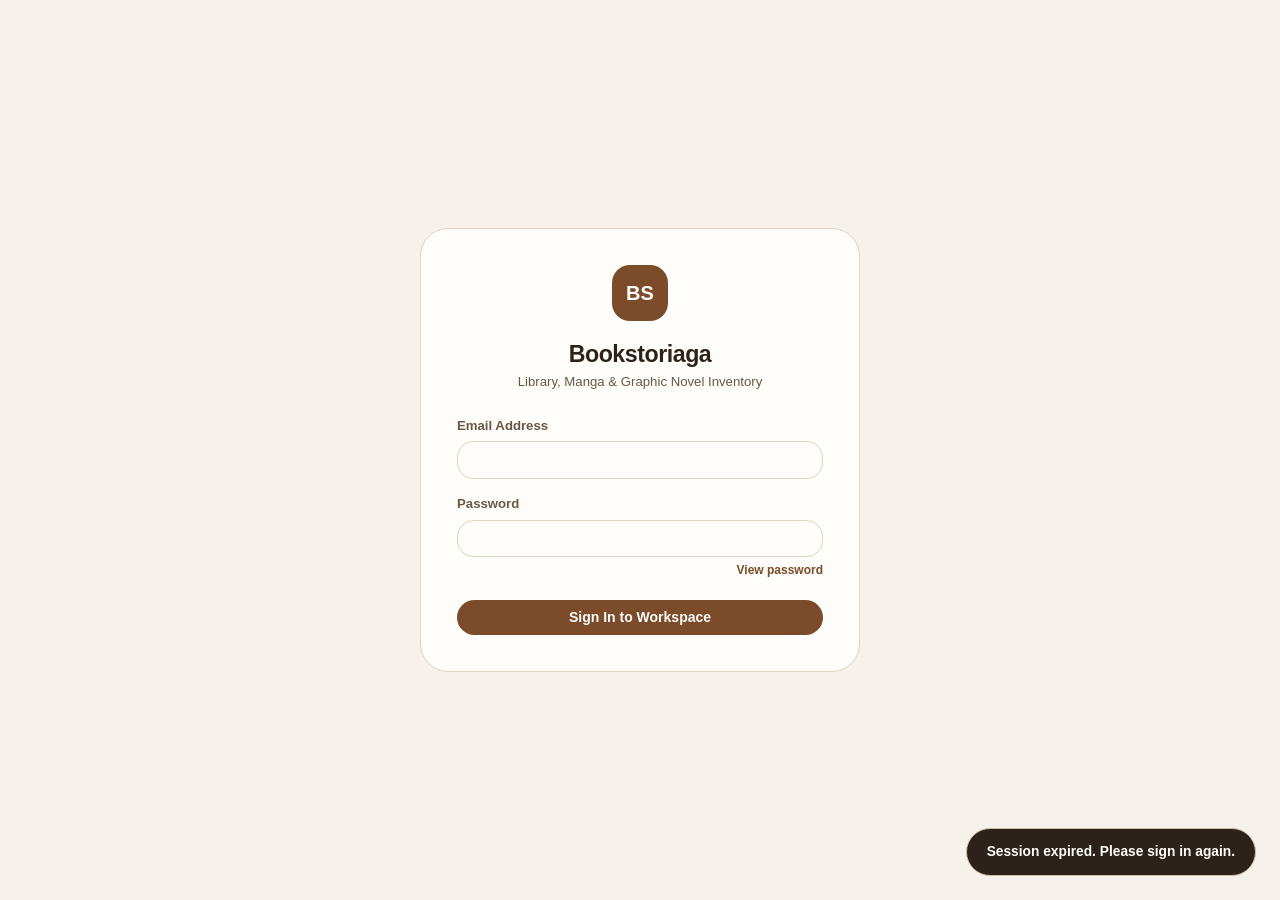
==== commit 76c0a203: "staff dashboard fix -Removed a few graphs from staff role dashboard" ====
--- a/workspace.html
+++ b/workspace.html
@@ -4,9 +4,6 @@
   <meta charset="UTF-8" />
   <meta name="viewport" content="width=device-width, initial-scale=1.0" />
   <title>Bookstoriaga — Inventory & POS System</title>
-  <link rel="preconnect" href="https://fonts.googleapis.com" />
-  <link rel="preconnect" href="https://fonts.gstatic.com" crossorigin />
-  <link href="https://fonts.googleapis.com/css2?family=Inter:wght@400;500;600;700;800&display=swap" rel="stylesheet" />
   <link rel="stylesheet" href="styles.css" />
 </head>
 <body>
@@ -163,7 +160,7 @@
           </div>
 
           <!-- Row 1: Low Stock Levels & Top 5 Suppliers Side by Side -->
-          <div class="dashboard-pair-grid" style="margin-bottom: 1.35rem;">
+          <div class="dashboard-visuals-grid" style="margin-bottom: 1.35rem;">
             <!-- Low Stock Levels Visuals (Capped at 5 lowest) -->
             <div class="card">
               <div class="flex justify-between items-center" style="margin-bottom: 0.5rem; gap: 0.5rem;">
@@ -177,7 +174,7 @@
             </div>
 
             <!-- Top 5 Suppliers (From Audit Log Restocked Books) -->
-            <div class="card">
+            <div class="card owner-only">
               <div class="flex justify-between items-center" style="margin-bottom: 1rem; gap: 0.5rem;">
                 <div>
                   <h3 class="font-bold" style="font-size: 1.05rem;">Top 5 Suppliers</h3>
@@ -190,7 +187,7 @@
           </div>
 
           <!-- Row 2: Sales & Profit Performance & Bestsellers Side by Side -->
-          <div class="dashboard-sales-grid">
+          <div class="card owner-only">
             <!-- Sales & Profit Line Chart -->
             <div class="card">
               <div class="flex justify-between items-center" style="margin-bottom: 0.85rem; flex-wrap: wrap; gap: 0.75rem;">
--- a/styles.css
+++ b/styles.css
@@ -698,10 +698,15 @@
 letter-spacing: -0.02em;
 color: var(--text-primary);
 }
-.dashboard-grid {
+.dashboard-visuals-grid {
 display: grid;
-grid-template-columns: 1.45fr 1fr;
+grid-template-columns: repeat(2, minmax(0, 1fr));
 gap: 1.35rem;
+}
+@media (max-width: 960px) {
+    .dashboard-visuals-grid {
+        grid-template-columns: 1fr;
+    }
 }
 .dashboard-pair-grid {
 display: grid;
